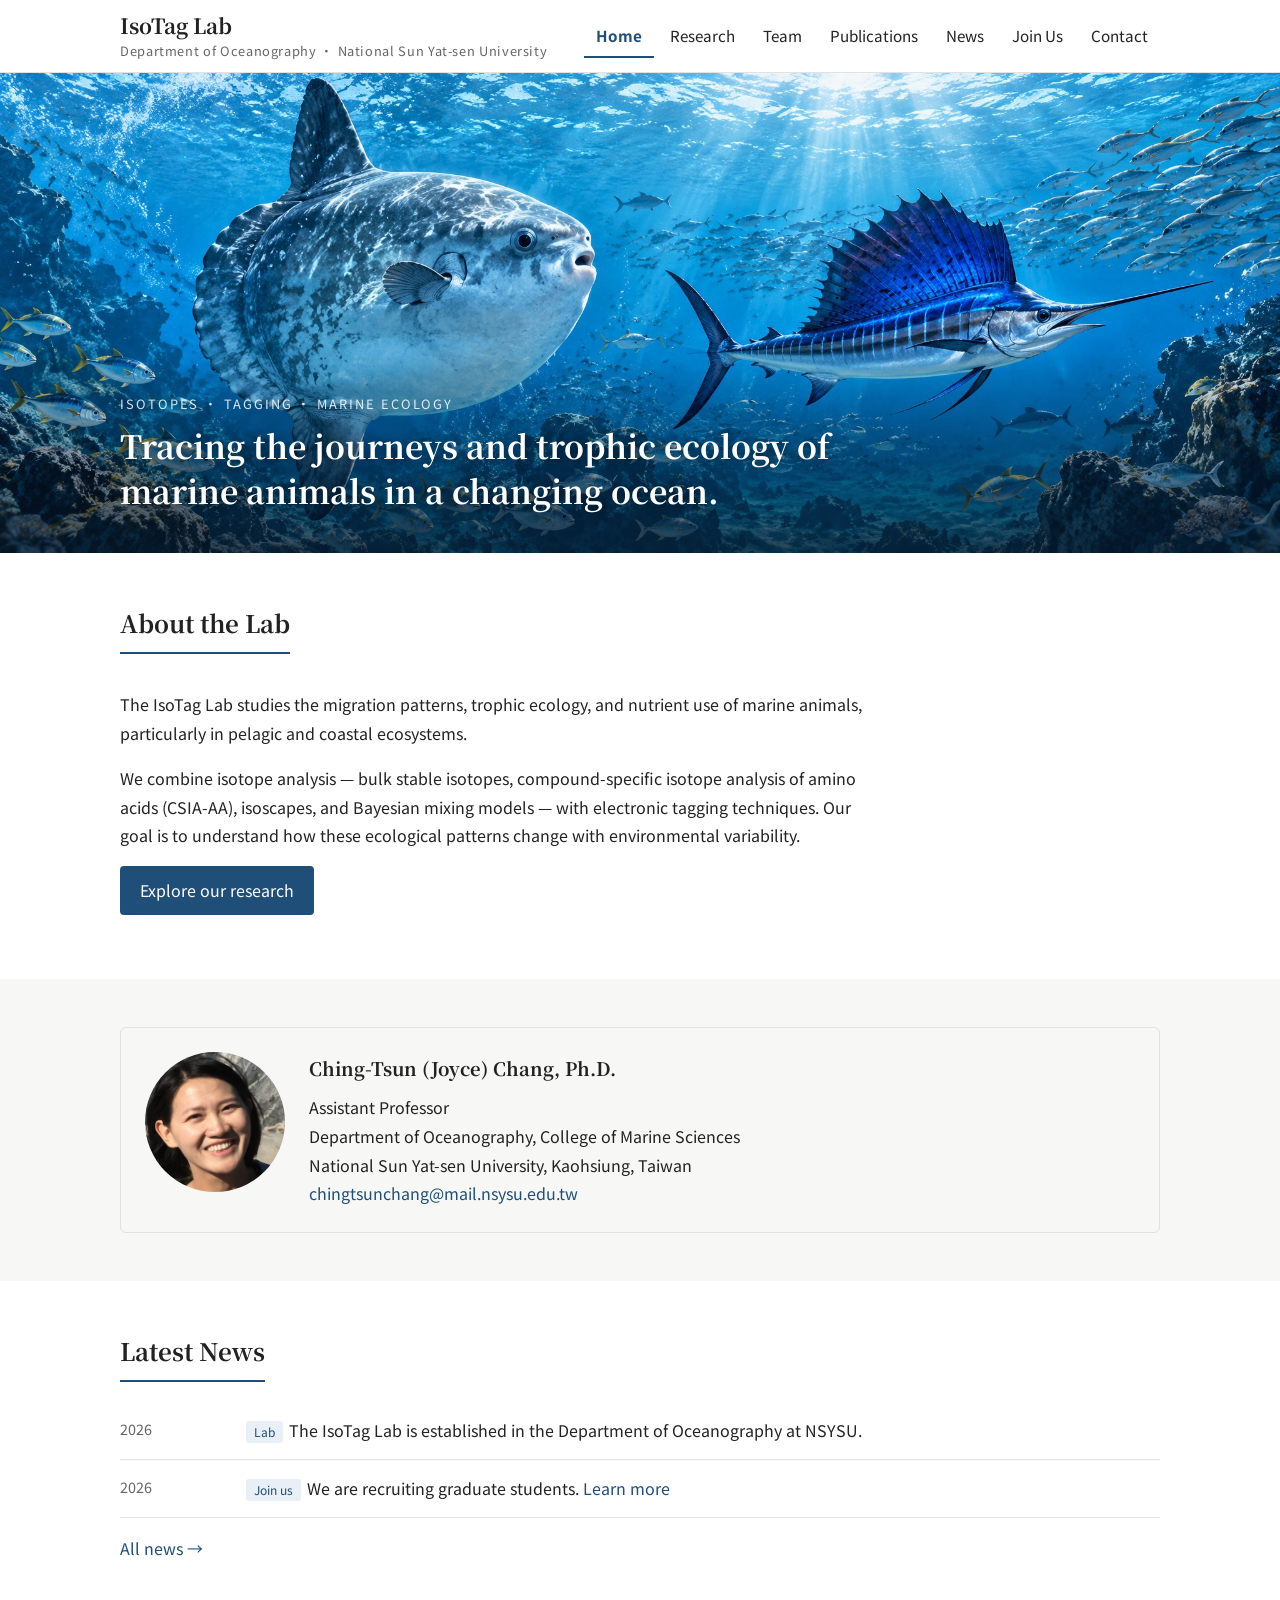
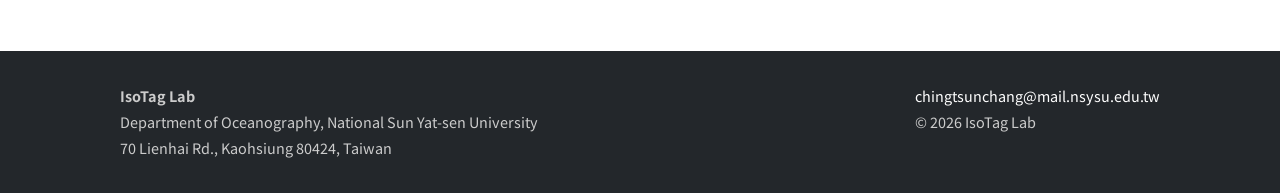
==== index.html @ 88159501 "Initial IsoTag Lab website Co-Authored-By: Claude Opus 5.5 <noreply@anthropic.com> Claude-Session: h" ====
<!DOCTYPE html>
<html lang="en">
<head>
  <meta charset="UTF-8">
  <meta name="viewport" content="width=device-width, initial-scale=1.0">
  <title>Home | IsoTag Lab</title>
  <meta name="description" content="IsoTag Lab, Department of Oceanography, National Sun Yat-sen University. Isotope analysis and tagging to study the migration, trophic ecology and nutrient use of marine animals.">
  <link rel="preconnect" href="https://fonts.googleapis.com">
  <link href="https://fonts.googleapis.com/css2?family=Noto+Sans+TC:wght@400;700&family=Noto+Serif+TC:wght@700&display=swap" rel="stylesheet">
  <link rel="stylesheet" href="assets/style.css">
  <script src="assets/main.js" defer></script>
</head>
<body>
  <header class="site-header">
    <div class="container">
      <a class="brand" href="index.html">
        <span class="brand-name">IsoTag Lab</span>
        <span class="brand-sub">Department of Oceanography · National Sun Yat-sen University</span>
      </a>
      <button class="menu-btn" aria-label="Menu" aria-expanded="false">☰</button>
      <nav class="nav">
        <a href="index.html">Home</a>
        <a href="research.html">Research</a>
        <a href="team.html">Team</a>
        <a href="publications.html">Publications</a>
        <a href="news.html">News</a>
        <a href="join.html">Join Us</a>
        <a href="contact.html">Contact</a>
      </nav>
    </div>
  </header>

  <main>
    <section class="hero">
      <img src="images/banner.jpg" alt="Ocean sunfish and sailfish swimming over a reef">
      <div class="hero-text">
        <div class="container">
          <p class="eyebrow">Isotopes · Tagging · Marine Ecology</p>
          <h1>Tracing the journeys and trophic ecology of marine animals in a changing ocean.</h1>
        </div>
      </div>
    </section>

    <section>
      <div class="container">
        <div class="about">
          <h2>About the Lab</h2>
          <p class="lead">The IsoTag Lab studies the migration patterns, trophic ecology, and nutrient use of marine animals, particularly in pelagic and coastal ecosystems.</p>
          <p>We combine isotope analysis — bulk stable isotopes, compound-specific isotope analysis of amino acids (CSIA-AA), isoscapes, and Bayesian mixing models — with electronic tagging techniques. Our goal is to understand how these ecological patterns change with environmental variability.</p>
          <p><a class="btn" href="research.html">Explore our research</a></p>
        </div>
      </div>
    </section>

    <section style="background:var(--bg-alt)">
      <div class="container">
        <div class="pi-card">
          <img src="images/pi-chang.jpg" alt="Dr. Ching-Tsun (Joyce) Chang">
          <div>
            <h3>Ching-Tsun (Joyce) Chang, Ph.D.</h3>
            <p style="margin:0">Assistant Professor<br>
            Department of Oceanography, College of Marine Sciences<br>
            National Sun Yat-sen University, Kaohsiung, Taiwan<br>
            <a href="mailto:chingtsunchang@mail.nsysu.edu.tw">chingtsunchang@mail.nsysu.edu.tw</a></p>
          </div>
        </div>
      </div>
    </section>

    <section>
      <div class="container">
        <h2>Latest News</h2>
        <ul class="news-list">
          <li><time>2026</time><div><span class="tag">Lab</span>The IsoTag Lab is established in the Department of Oceanography at NSYSU.</div></li>
          <li><time>2026</time><div><span class="tag">Join us</span>We are recruiting graduate students. <a href="join.html">Learn more</a></div></li>
        </ul>
        <p><a href="news.html">All news →</a></p>
      </div>
    </section>
  </main>

  <footer class="site-footer">
    <div class="container">
      <div>
        <strong>IsoTag Lab</strong><br>
        Department of Oceanography, National Sun Yat-sen University<br>
        70 Lienhai Rd., Kaohsiung 80424, Taiwan
      </div>
      <div>
        <a href="mailto:chingtsunchang@mail.nsysu.edu.tw">chingtsunchang@mail.nsysu.edu.tw</a><br>
        © <span id="year">2026</span> IsoTag Lab
      </div>
    </div>
  </footer>
</body>
</html>
---- assets/style.css ----
/* ===== 顏色與字型:改這裡就能換整站風格 ===== */
:root {
  --accent: #1f4e79;        /* 主色(導覽、標題底線、連結) */
  --accent-soft: #e8eff6;   /* 主色淡色背景 */
  --text: #222;
  --muted: #666;
  --line: #e2e2e2;
  --bg: #ffffff;
  --bg-alt: #f7f7f5;
  --max: 1080px;
  --serif: "Noto Serif TC", "Source Han Serif TC", Georgia, serif;
  --sans: "Noto Sans TC", "PingFang TC", "Microsoft JhengHei", system-ui, sans-serif;
}

* { box-sizing: border-box; }
html { scroll-behavior: smooth; }
body {
  margin: 0;
  font-family: var(--sans);
  color: var(--text);
  background: var(--bg);
  line-height: 1.8;
  font-size: 16px;
}
img { max-width: 100%; display: block; }
a { color: var(--accent); text-decoration: none; }
a:hover { text-decoration: underline; }

.container { max-width: var(--max); margin: 0 auto; padding: 0 20px; }

/* ===== 頁首 ===== */
.site-header {
  border-bottom: 1px solid var(--line);
  background: var(--bg);
  position: sticky; top: 0; z-index: 10;
}
.site-header .container {
  display: flex; align-items: center; justify-content: space-between;
  min-height: 72px; gap: 16px;
}
.brand { color: var(--text); line-height: 1.3; }
.brand:hover { text-decoration: none; }
.brand-name { font-family: var(--serif); font-size: 1.3rem; font-weight: 700; display: block; }
.brand-sub { font-size: .8rem; color: var(--muted); letter-spacing: .05em; }

.nav { display: flex; gap: 4px; flex-wrap: wrap; }
.nav a {
  color: var(--text); padding: 8px 12px; font-size: .95rem; border-radius: 4px;
}
.nav a:hover { background: var(--accent-soft); text-decoration: none; }
.nav a.active { color: var(--accent); font-weight: 700; box-shadow: inset 0 -2px 0 var(--accent); border-radius: 0; }

.menu-btn {
  display: none; background: none; border: 1px solid var(--line);
  border-radius: 4px; padding: 6px 10px; font-size: 1.1rem; cursor: pointer;
}

@media (max-width: 820px) {
  .menu-btn { display: block; }
  .nav {
    display: none; position: absolute; top: 72px; left: 0; right: 0;
    background: var(--bg); border-bottom: 1px solid var(--line);
    flex-direction: column; padding: 8px 20px 16px;
  }
  .nav.open { display: flex; }
  .nav a.active { box-shadow: inset 3px 0 0 var(--accent); }
}

/* ===== 頁面標題列 ===== */
.page-title {
  background: var(--bg-alt); border-bottom: 1px solid var(--line);
  padding: 40px 0 32px;
}
.page-title h1 { font-family: var(--serif); margin: 0; font-size: 2rem; }
.page-title p { margin: 6px 0 0; color: var(--muted); }

/* ===== 區塊 ===== */
section { padding: 48px 0; }
h2 {
  font-family: var(--serif); font-size: 1.5rem; margin: 0 0 20px;
  padding-bottom: 8px; border-bottom: 2px solid var(--accent); display: inline-block;
}
h3 { font-family: var(--serif); font-size: 1.15rem; margin: 0 0 8px; }

/* 首頁:左文右圖 */
.intro { display: grid; grid-template-columns: 3fr 2fr; gap: 40px; align-items: start; }
.intro .lead { font-size: 1.1rem; }
@media (max-width: 820px) { .intro { grid-template-columns: 1fr; } }

/* 圖片占位(換成真圖片時,直接把 <div class="ph"> 換成 <img>) */
.ph {
  background: linear-gradient(135deg, #dfe8f1, #c9d8e6);
  color: #4a6a88; display: flex; align-items: center; justify-content: center;
  font-size: .9rem; aspect-ratio: 4 / 3; border-radius: 4px; text-align: center; padding: 12px;
}
.ph.square { aspect-ratio: 1 / 1; }
.photo { width: 100%; border-radius: 4px; object-fit: cover; }

/* 教授卡片 */
.pi-card {
  display: grid; grid-template-columns: 140px 1fr; gap: 24px;
  background: var(--bg-alt); padding: 24px; border-radius: 6px; border: 1px solid var(--line);
}
.pi-card .ph, .pi-card img { aspect-ratio: 1/1; border-radius: 50%; }
@media (max-width: 560px) { .pi-card { grid-template-columns: 1fr; } .pi-card .ph, .pi-card img { width: 120px; } }

/* 消息列表 */
.news-list { list-style: none; padding: 0; margin: 0; }
.news-list li { display: grid; grid-template-columns: 110px 1fr; gap: 16px; padding: 14px 0; border-bottom: 1px solid var(--line); }
.news-list time { color: var(--muted); font-size: .9rem; font-variant-numeric: tabular-nums; }
.tag { display: inline-block; font-size: .75rem; background: var(--accent-soft); color: var(--accent); padding: 0 8px; border-radius: 3px; margin-right: 6px; }
@media (max-width: 560px) { .news-list li { grid-template-columns: 1fr; gap: 2px; } }

/* 研究主題 */
.topic { display: grid; grid-template-columns: 2fr 3fr; gap: 32px; padding: 32px 0; border-bottom: 1px solid var(--line); }
.topic:last-child { border-bottom: 0; }
@media (max-width: 820px) { .topic { grid-template-columns: 1fr; } }

/* 成員 */
.members { display: grid; grid-template-columns: repeat(auto-fill, minmax(180px, 1fr)); gap: 24px; }
.member { text-align: center; }
.member .ph, .member img { aspect-ratio: 1/1; border-radius: 50%; width: 140px; margin: 0 auto 12px; object-fit: cover; }
.member .name { font-weight: 700; }
.member .role { color: var(--muted); font-size: .9rem; }
.member .topic-line { font-size: .85rem; }
.alumni { columns: 2; padding-left: 20px; }
@media (max-width: 560px) { .alumni { columns: 1; } }

/* 論文 */
.year { margin-top: 32px; }
.year h3 { color: var(--accent); }
.pubs { padding-left: 20px; }
.pubs li { margin-bottom: 14px; }
.pubs .title { font-weight: 700; }
.pubs .venue { font-style: italic; }
.pubs .me { text-decoration: underline; }

/* 按鈕與提示框 */
.btn { display: inline-block; background: var(--accent); color: #fff; padding: 10px 20px; border-radius: 4px; }
.btn:hover { text-decoration: none; opacity: .9; }
.callout { background: var(--accent-soft); border-left: 4px solid var(--accent); padding: 20px 24px; border-radius: 0 6px 6px 0; }

/* ===== 頁尾 ===== */
.site-footer { background: #23272b; color: #ccc; padding: 32px 0; font-size: .9rem; margin-top: 24px; }
.site-footer a { color: #fff; }
.site-footer .container { display: flex; justify-content: space-between; gap: 24px; flex-wrap: wrap; }

/* ===== 首頁大圖(換成實驗室照片:替換 images/hero.jpg) ===== */
.hero { position: relative; padding: 0; height: 420px; overflow: hidden; background: #0e2a44; }
.hero img { width: 100%; height: 100%; object-fit: cover; opacity: .4; }
.hero-text { position: absolute; inset: auto 0 0 0; padding: 40px 0; background: linear-gradient(transparent, rgba(8,24,40,.85)); color: #fff; }
.hero h1 { font-family: var(--serif); font-size: 2rem; line-height: 1.4; margin: 0; max-width: 760px; }
.eyebrow { text-transform: uppercase; letter-spacing: .15em; font-size: .8rem; margin: 0 0 8px; opacity: .85; }
@media (max-width: 560px) { .hero { height: 340px; } .hero h1 { font-size: 1.4rem; } }

/* 研究頁圖片 */
.fig-stack { display: grid; gap: 20px; }
figure { margin: 0; }
figcaption { font-size: .85rem; color: var(--muted); margin-top: 6px; }
.photo { border: 1px solid var(--line); background: #fff; }
.role { color: var(--muted); }
.fig-stack img { max-height: 460px; object-fit: contain; }

/* 首頁橫幅(banner.jpg)與單欄介紹 */
.hero { height: 480px; }
.hero img { opacity: 1; object-position: 35% center; }
.hero-text { background: linear-gradient(transparent, rgba(5,25,45,.8)); }
.hero h1 { text-shadow: 0 2px 12px rgba(0,0,0,.4); }
.about { max-width: 760px; }
@media (max-width: 560px) { .hero { height: 360px; } }
.pubs li::marker { color: var(--accent); font-weight: 700; }
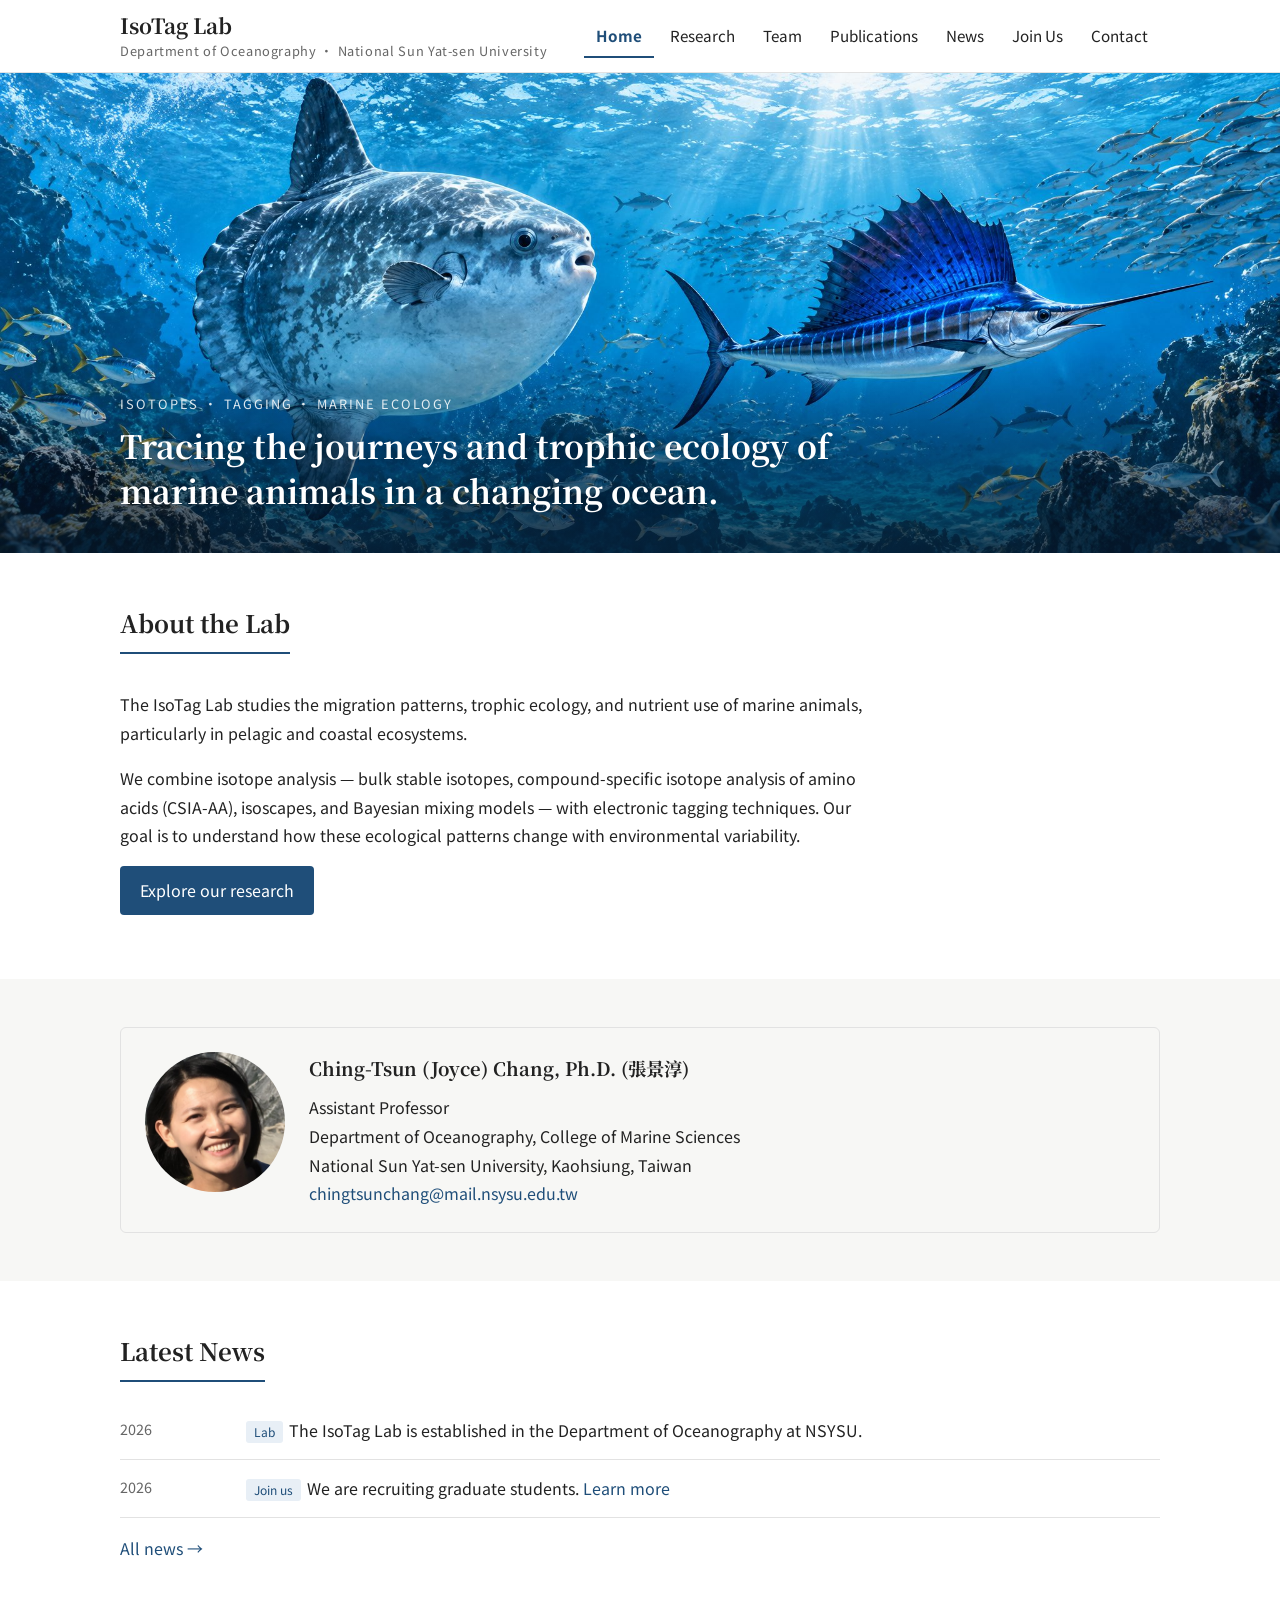
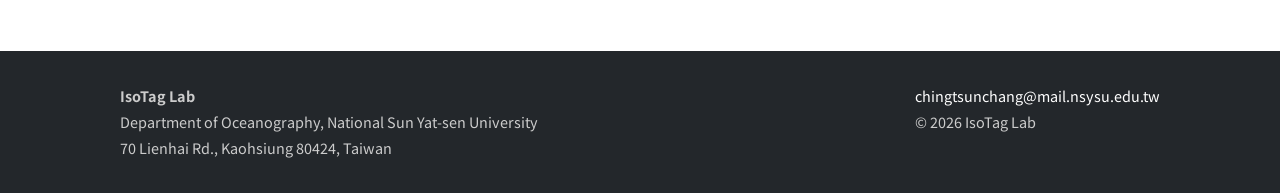
==== commit 774dfdd1: "Fix student name, add photo and email; add PI Chinese name Co-Authored-By: Claude Opus 5.5 <noreply@" ====
--- a/index.html
+++ b/index.html
@@ -57,7 +57,7 @@
         <div class="pi-card">
           <img src="images/pi-chang.jpg" alt="Dr. Ching-Tsun (Joyce) Chang">
           <div>
-            <h3>Ching-Tsun (Joyce) Chang, Ph.D.</h3>
+            <h3>Ching-Tsun (Joyce) Chang, Ph.D. (張景淳)</h3>
             <p style="margin:0">Assistant Professor<br>
             Department of Oceanography, College of Marine Sciences<br>
             National Sun Yat-sen University, Kaohsiung, Taiwan<br>
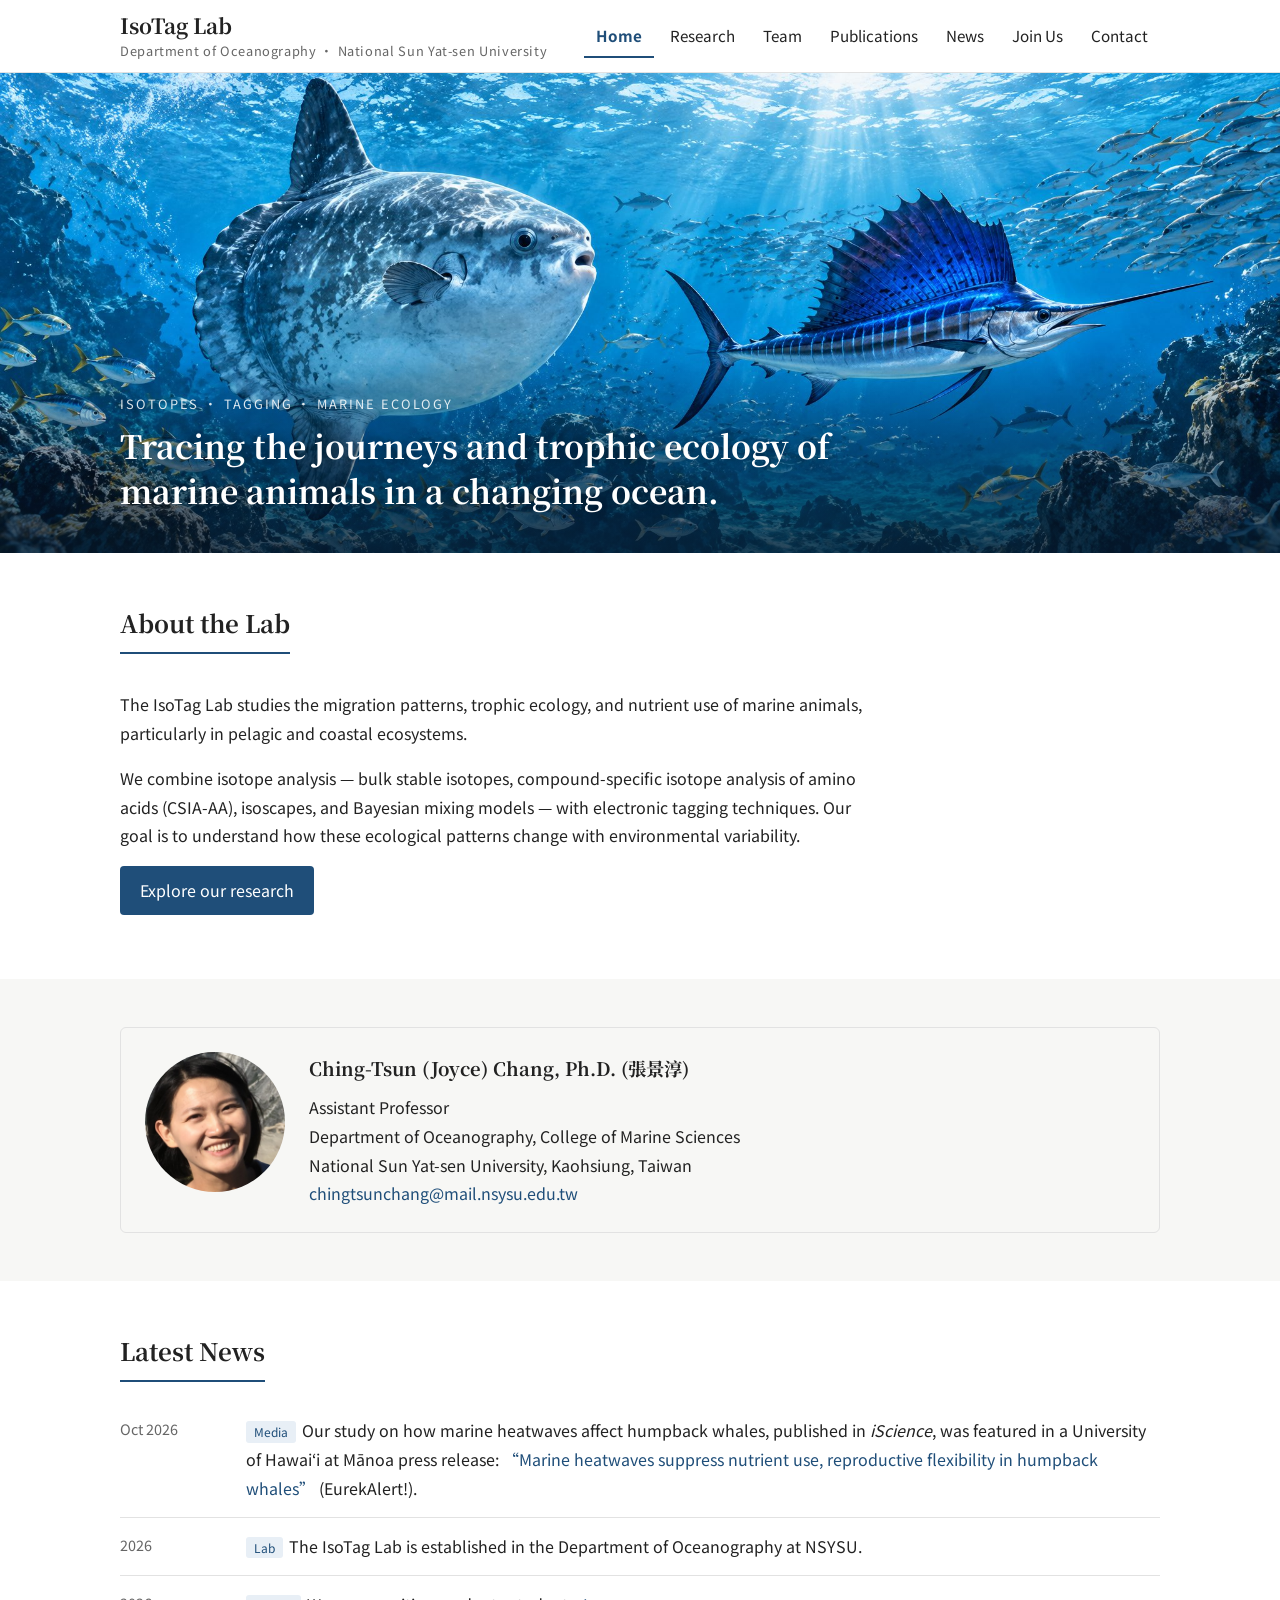
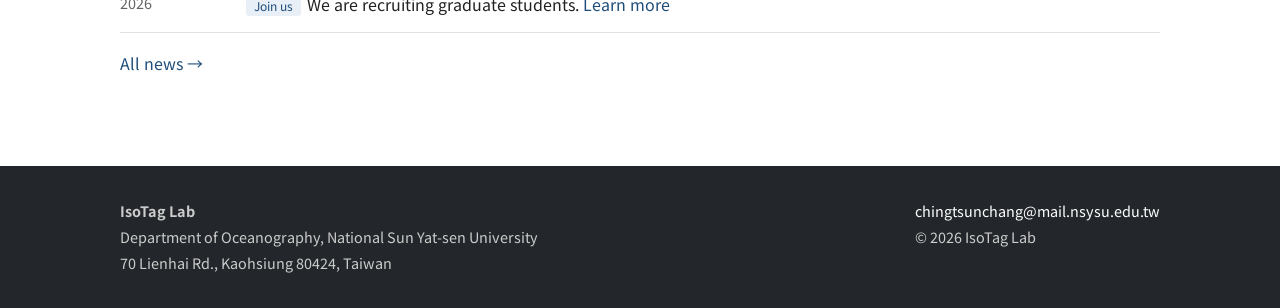
==== commit 132e9e00: "Add EurekAlert press release for iScience humpback whale paper Co-Authored-By: Claude Opus 5.5 <nore" ====
--- a/index.html
+++ b/index.html
@@ -71,6 +71,7 @@
       <div class="container">
         <h2>Latest News</h2>
         <ul class="news-list">
+          <li><time>Oct 2026</time><div><span class="tag">Media</span>Our study on how marine heatwaves affect humpback whales, published in <i>iScience</i>, was featured in a University of Hawaiʻi at Mānoa press release: <a href="https://www.eurekalert.org/news-releases/1148950" target="_blank" rel="noopener">“Marine heatwaves suppress nutrient use, reproductive flexibility in humpback whales”</a> (EurekAlert!).</div></li>
           <li><time>2026</time><div><span class="tag">Lab</span>The IsoTag Lab is established in the Department of Oceanography at NSYSU.</div></li>
           <li><time>2026</time><div><span class="tag">Join us</span>We are recruiting graduate students. <a href="join.html">Learn more</a></div></li>
         </ul>
